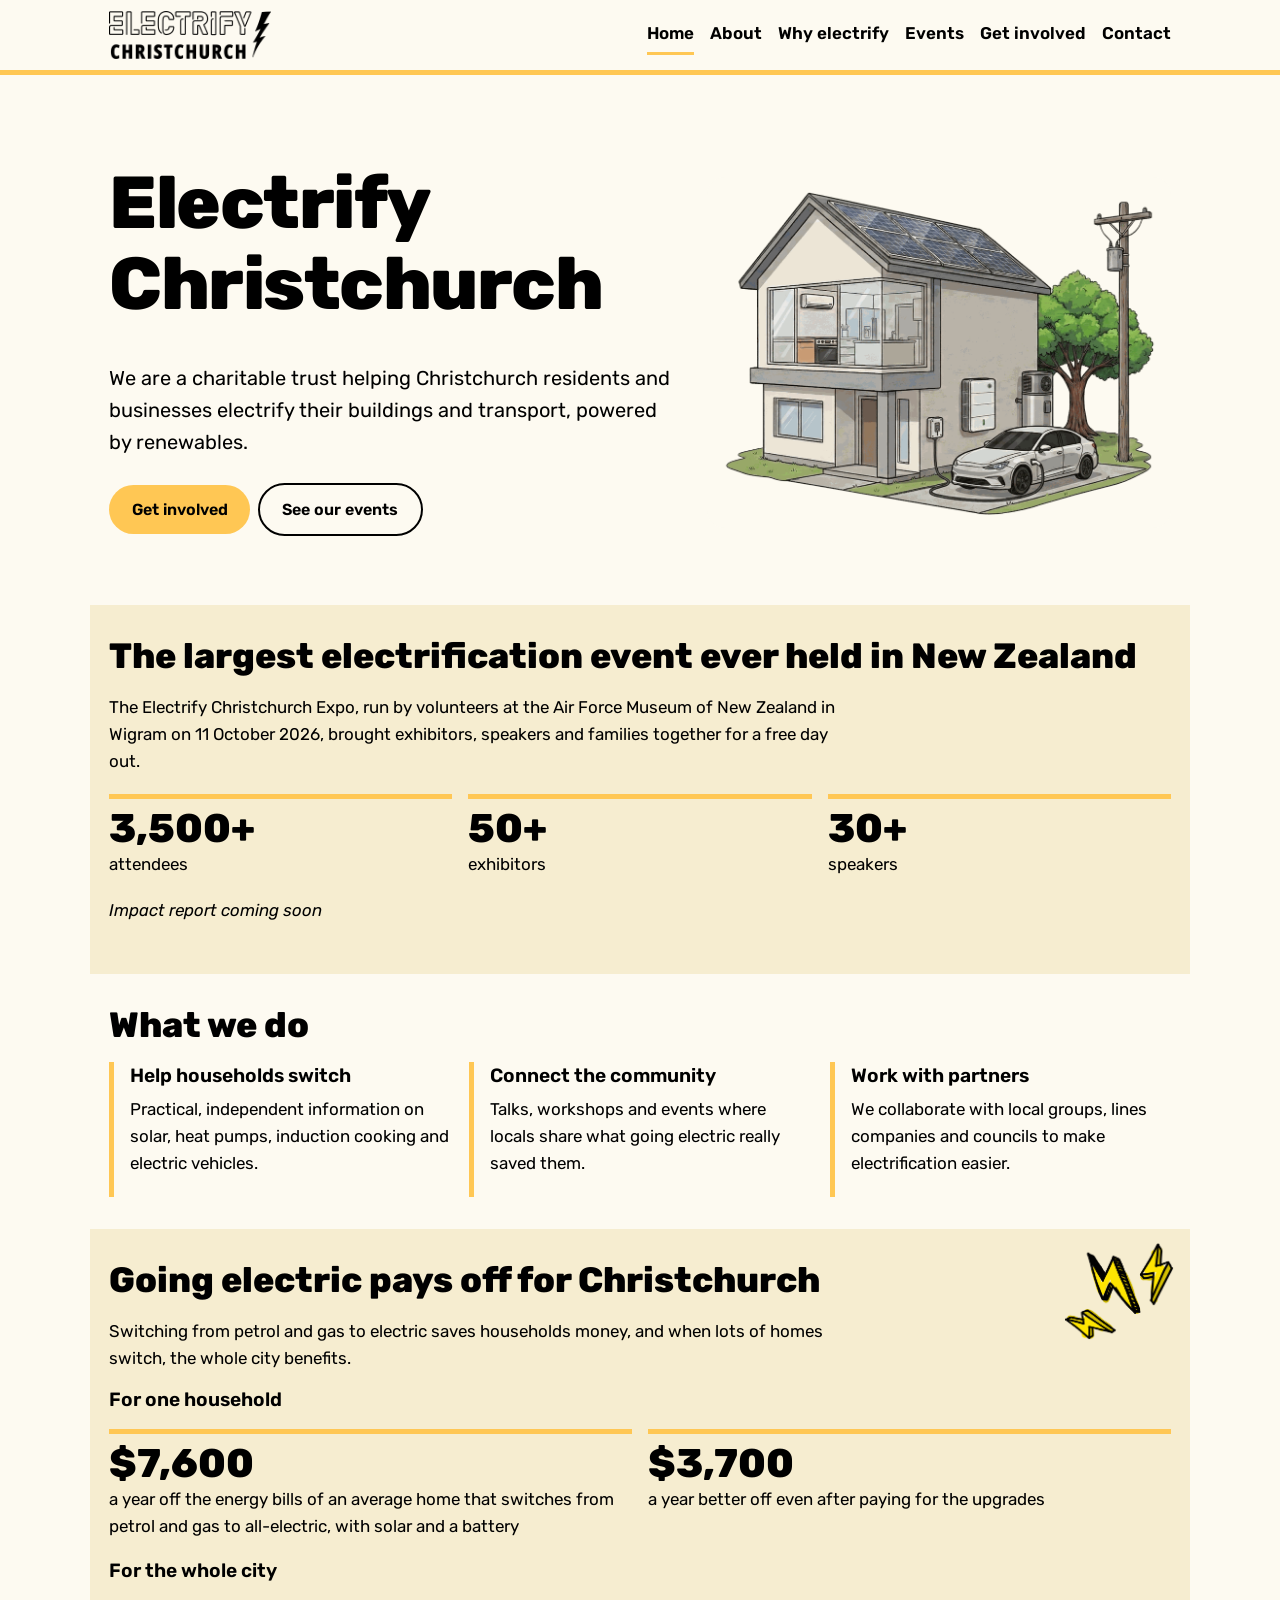
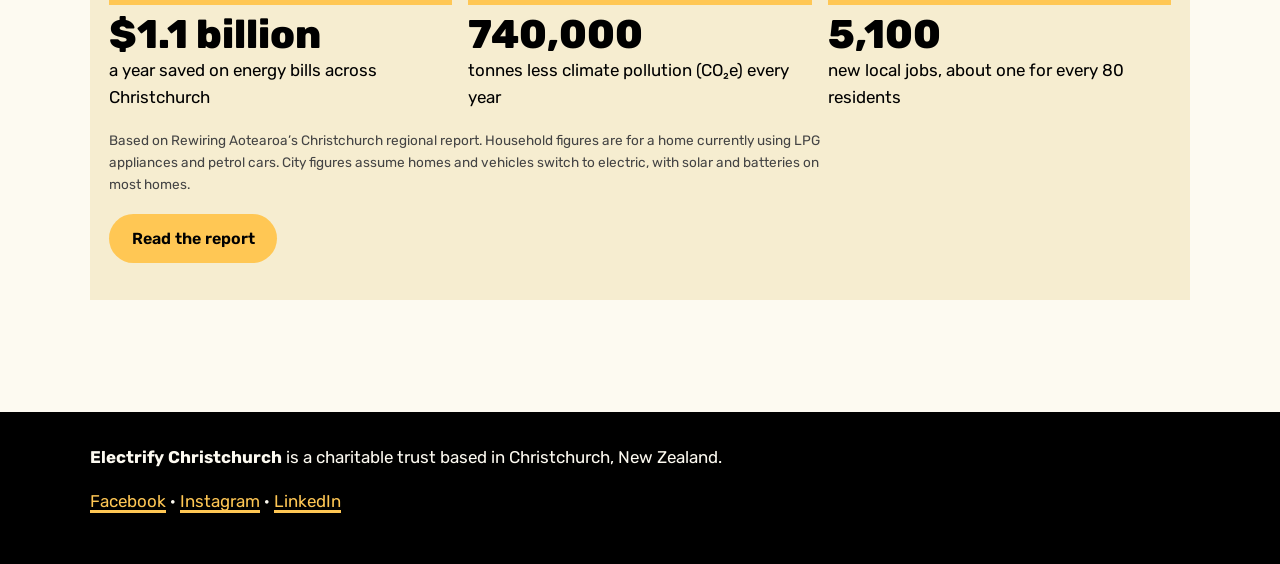
==== index.html @ 2504b072 "Add files via upload" ====
<!DOCTYPE html>
<html lang="en-NZ">
<head>
<meta charset="utf-8">
<meta name="viewport" content="width=device-width, initial-scale=1, viewport-fit=cover">
<meta name="color-scheme" content="light dark">
<title>Electrify Christchurch | Cleaner, cheaper, smarter energy for Christchurch</title>
<meta name="description" content="Electrify Christchurch is a charitable trust helping Christchurch residents and businesses electrify their buildings and transport, powered by renewables.">
<meta property="og:title" content="Electrify Christchurch | Cleaner, cheaper, smarter energy for Christchurch">
<meta property="og:description" content="Electrify Christchurch is a charitable trust helping Christchurch residents and businesses electrify their buildings and transport, powered by renewables.">
<meta property="og:type" content="website">
<meta property="og:locale" content="en_NZ">
<meta name="twitter:card" content="summary">
<link rel="icon" type="image/png" href="assets/images/favicon.png">
<link rel="preconnect" href="https://fonts.googleapis.com">
<link rel="preconnect" href="https://fonts.gstatic.com" crossorigin>
<link rel="stylesheet" href="https://fonts.googleapis.com/css2?family=Rubik:wght@400;500;700;800&display=swap">
<link rel="stylesheet" href="assets/css/styles.css">
</head>
<body>
<a class="skip" href="#main">Skip to content</a>
<header><div class="bar">
<a class="logo" href="index.html" aria-label="Electrify Christchurch home"><img src="assets/images/logo.png" alt="Electrify Christchurch" width="700" height="208"></a>
<nav aria-label="Main">
<a href="index.html" aria-current="page">Home</a><a href="about.html">About</a><a href="why-electrify.html">Why electrify</a><a href="events.html">Events</a><a href="get-involved.html">Get involved</a><a href="contact.html">Contact</a>
</nav></div></header>
<main id="main">
<div class="page">

<div class="hero"><div>
<h1><span style="font-size: clamp(2.4rem, 7vw, 4.6rem); letter-spacing: -0.02em;">Electrify Christchurch</span></h1>
<p>We are a charitable trust helping Christchurch residents and businesses electrify their buildings and transport, powered by renewables.</p>
<a class="btn" href="get-involved.html">Get involved</a><a class="btn alt" href="events.html">See our events</a>
</div><img src="assets/images/electric-home.png" width="900" height="669" class="pic" alt="Illustration of an all-electric home with rooftop solar, battery, heat pump and an EV charging"></div>
<div class="band">
<h2>The largest electrification event ever held in New Zealand</h2>
<p class="">The Electrify Christchurch Expo, run by volunteers at the Air Force Museum of New Zealand in Wigram on 11 October 2026, brought exhibitors, speakers and families together for a free day out.</p>
<div class="stats"><div><b>3,500+</b><span>attendees</span></div><div><b>50+</b><span>exhibitors</span></div><div><b>30+</b><span>speakers</span></div></div><p><i style="">Impact report coming soon</i></p>
</div>
<h2>What we do</h2>
<div class="grid">
<div class="box"><h3>Help households switch</h3><p>Practical, independent information on solar, heat pumps, induction cooking and electric vehicles.</p></div>
<div class="box"><h3>Connect the community</h3><p>Talks, workshops and events where locals share what going electric really saved them.</p></div>
<div class="box"><h3>Work with partners</h3><p>We collaborate with local groups, lines companies and councils to make electrification easier.</p></div>
</div>
<div class="band fresh"><img src="assets/images/bolts.png" width="900" height="809" loading="lazy" class="deco" alt="">
<h2>Going electric pays off for Christchurch</h2>
<p>Switching from petrol and gas to electric saves households money, and when lots of homes switch, the whole city benefits.</p>
<h3>For one household</h3>
<div class="stats"><div><b>$7,600</b><span>a year off the energy bills of an average home that switches from petrol and gas to all-electric, with solar and a battery</span></div><div><b>$3,700</b><span>a year better off even after paying for the upgrades</span></div></div>
<h3>For the whole city</h3>
<div class="stats"><div><b>$1.1 billion</b><span>a year saved on energy bills across Christchurch</span></div><div><b>740,000</b><span>tonnes less climate pollution (CO₂e) every year</span></div><div><b>5,100</b><span>new local jobs, about one for every 80 residents</span></div></div>
<p class="tiny">Based on Rewiring Aotearoa’s Christchurch regional report. Household figures are for a home currently using LPG appliances and petrol cars. City figures assume homes and vehicles switch to electric, with solar and batteries on most homes.</p>
<a class="btn" href="why-electrify.html">Read the report</a>
</div>

</div>
</main>
<footer><div class="in">

<p><strong>Electrify Christchurch</strong> is a charitable trust based in Christchurch, New Zealand.</p>
<p><a href="https://www.facebook.com/electrifychristchurch/">Facebook</a> · <a href="https://www.instagram.com/electrifychristchurch/">Instagram</a> · <a href="https://www.linkedin.com/company/electrifychristchurch">LinkedIn</a></p>

</div></footer>
</body>
</html>
---- assets/css/styles.css ----
:root{--ink:#000000;--bg:#FDFAF1;--tint:#F6EDD0;--green:#FFC754;--greenText:#000000;--sun:#FFC754;--muted:#444444;--line:#E4D6AA;--on-green:#000000;
box-sizing:border-box;padding-top:env(safe-area-inset-top,0px);padding-bottom:env(safe-area-inset-bottom,0px)}
@media (prefers-color-scheme:dark){:root:not([data-theme="light"]){--ink:#FDFAF1;--bg:#15120A;--tint:#2A2412;--green:#FFC754;--greenText:#FFC754;--muted:#CFC8B0;--line:#4D4222;--on-green:#000000}}
:root[data-theme="dark"]{--ink:#FDFAF1;--bg:#15120A;--tint:#2A2412;--green:#FFC754;--greenText:#FFC754;--muted:#CFC8B0;--line:#4D4222;--on-green:#000000}
*{box-sizing:border-box}
html{scroll-padding-top:env(safe-area-inset-top,0px)}
body{margin:0;background:var(--bg);color:var(--ink);font:400 1.06rem/1.6 Rubik,system-ui,sans-serif}
h1,h2,h3{font-family:Rubik,system-ui,sans-serif;line-height:1.1;margin:0 0 .5em}
h1{font-size:clamp(2.4rem,7vw,4.6rem);font-weight:800;letter-spacing:-.02em}
h2{font-size:clamp(1.6rem,3.5vw,2.2rem);font-weight:800}
h3{font-size:1.2rem;font-weight:600}
p{max-width:68ch;margin:0 0 1em}
a{color:var(--greenText);text-decoration-color:#FFC754;text-decoration-thickness:3px;text-underline-offset:3px}
nav a,.logo,.btn{text-decoration:none}
:focus-visible{outline:3px solid var(--sun);outline-offset:2px}
header{position:sticky;top:env(safe-area-inset-top,0px);z-index:20;background:var(--bg);border-bottom:5px solid var(--green)}
body::before{content:"";position:fixed;inset:0 0 auto;height:env(safe-area-inset-top,0px);background:var(--bg);z-index:30}
.bar{max-width:1100px;margin:auto;padding:.7rem 1.2rem;display:flex;flex-wrap:wrap;align-items:center;gap:.4rem 1.4rem}
.logo{font:700 1.25rem Rubik,system-ui,sans-serif;color:var(--ink);text-decoration:none;display:flex;align-items:center;gap:.5rem}
.logo img{height:3rem;width:auto;display:block}.stats{display:grid;gap:1rem;grid-template-columns:repeat(auto-fit,minmax(200px,1fr));margin:1.2rem 0}.stats div{border-top:5px solid var(--green);padding-top:.5rem}.stats b{display:block;font:800 clamp(1.8rem,3.2vw,2.5rem)/1.1 Rubik,system-ui,sans-serif;overflow-wrap:anywhere}@media (prefers-color-scheme:dark){:root:not([data-theme="light"]) .logo img{filter:invert(1)}}:root[data-theme="dark"] .logo img{filter:invert(1)}.bolt{width:1.5rem;height:1.5rem;background:var(--green);clip-path:polygon(60% 0,15% 55%,45% 55%,35% 100%,85% 40%,55% 40%)}
nav{display:flex;flex-wrap:wrap;gap:.2rem 1rem;margin-left:auto}
nav a{color:var(--ink);text-decoration:none;font-weight:600;padding:.3rem 0;border-bottom:3px solid transparent}
nav a[aria-current="page"]{border-color:var(--green)}
main{max-width:1100px;margin:auto;padding:0 1.2rem}
.page{padding:2.5rem 0 3rem}
.hero{padding:3rem 0 2rem}
.hero p{font-size:1.25rem}
.btn{display:inline-block;background:var(--green);color:var(--on-green);font-weight:600;text-decoration:none;padding:.75rem 1.4rem;border-radius:999px;margin:.3rem .5rem .3rem 0;border:0;font-size:1rem;cursor:pointer}
.btn.alt{background:transparent;color:var(--ink);border:2px solid var(--ink)}
.band{background:var(--tint);margin:2rem -1.2rem;padding:2rem 1.2rem}
.grid{display:grid;gap:1.2rem;grid-template-columns:repeat(auto-fit,minmax(240px,1fr))}
.box{border-left:5px solid var(--green);padding:.2rem 0 .2rem 1rem}
.event{display:flex;gap:1.2rem;flex-wrap:wrap;border:2px solid var(--line);border-radius:14px;padding:1.2rem;margin-bottom:1rem}
.date{background:var(--sun);color:#000;font:800 1rem Rubik,system-ui,sans-serif;padding:.7rem 1rem;border-radius:10px;text-align:center;min-width:6.5rem;align-self:flex-start}
.note{background:var(--tint);border-left:5px solid var(--sun);padding:.8rem 1rem;font-size:.95rem;max-width:68ch}
label{display:block;font-weight:600;margin:.8rem 0 .2rem}
input,textarea{width:100%;max-width:520px;padding:.7rem;border:2px solid var(--line);border-radius:8px;font:inherit;background:var(--bg);color:var(--ink)}
.hero{display:grid;grid-template-columns:1.1fr .9fr;gap:2rem;align-items:center}
@media (max-width:760px){.hero{grid-template-columns:1fr}}
.pic{display:block;background:#FDFAF1;border-radius:18px;padding:.8rem;width:100%;height:auto}
.pair{display:grid;gap:1rem;grid-template-columns:repeat(auto-fit,minmax(240px,1fr));margin:1rem 0 1.5rem}
.pair .pic{height:220px;object-fit:contain}
.cards{display:grid;gap:1.2rem;grid-template-columns:repeat(auto-fit,minmax(290px,1fr));margin:1.2rem 0}
.card{border:2px dashed var(--green);border-radius:16px;padding:1rem;display:flex;flex-direction:column}
.card .pic{height:170px;object-fit:contain;margin-bottom:.8rem}
.card .pic.two{display:none}
.big{font:800 2rem/1.1 Rubik,sans-serif;margin:.2rem 0 0}
.big.red{color:#C0392B}
.sub{font-weight:500;margin:0 0 .6rem}
.bars{margin:1rem 0}
.bar2{display:flex;align-items:center;gap:.8rem;margin:.5rem 0}
.bar2 span{flex:0 0 9.5rem;font-weight:500}
.bar2 i{display:block;height:2.2rem;border-radius:6px;background:#E0675F;color:#fff;font:700 .95rem/2.2rem Rubik,sans-serif;padding-left:.6rem;white-space:nowrap}
.bar2 i.g{background:#4C9A5F}
.bar2 i.y{background:#FFC754;color:#000}
.tiny{font-size:.85rem;color:var(--muted);max-width:80ch}
.story{background:var(--bg);border-radius:12px;padding:.8rem 1rem;margin:.5rem 0;color:var(--ink)}
.yb{background:#FFC754;color:#000;border-radius:16px;padding:1.2rem;margin:1.5rem 0}
.yb .story{background:#FFF;color:#000}
.story{position:relative}.story strong,.story span{display:block}
.story .cta{display:block;font-weight:600;margin-top:.3rem;color:#000;text-decoration:underline;text-decoration-color:#FFC754;text-decoration-thickness:3px;text-underline-offset:3px}
.story .cta::after{content:"";position:absolute;inset:0}
.story .cta:not([href]){display:none}
.story:has(a[href]):hover{outline:3px solid #000}
.yb a{color:#000}
.band,.yb{position:relative}.deco{position:absolute;right:1rem;top:.8rem;width:110px;height:auto;pointer-events:none}@media (max-width:700px){.deco{width:64px}header{position:static}}
#get-involved .grid>.box{display:flex;flex-direction:column;align-items:flex-start}#get-involved .grid>.box>.btn{margin-top:auto}
.box .hand{width:auto;max-width:100%;height:150px;object-fit:contain;padding:.4rem;margin-bottom:.6rem}
.duo{display:flex;gap:.5rem;margin-bottom:.8rem}.duo .pic{flex:1;min-width:0;height:170px;object-fit:contain;margin:0}
#why-electrify p,#why-electrify .tiny{max-width:none}
.cards.two{grid-template-columns:repeat(auto-fit,minmax(min(100%,420px),1fr))}
.callout{display:flex;gap:1.4rem;align-items:center;background:var(--tint);border-left:8px solid var(--green);border-radius:6px 16px 16px 6px;padding:1.2rem 1.4rem;margin:1.5rem 0}
.callout .pic{width:150px;height:auto;flex:none}
.callout h3{margin-bottom:.2rem}.callout p{margin:0 0 .5rem}.callout .big{font-size:2.4rem}
@media (max-width:700px){.callout{flex-direction:column;align-items:flex-start}.callout .pic{width:110px}}
footer{background:#000;color:#FDFAF1;margin-top:2rem;padding:2rem 1.2rem}
footer .in{max-width:1100px;margin:auto}
footer a{color:#FFC754}
@media (prefers-reduced-motion:no-preference){.page{animation:in .35s ease-out}@keyframes in{from{opacity:0}to{opacity:1}}}

.skip{position:absolute;left:-999px;top:0;background:#000;color:#fff;padding:.6rem 1rem;z-index:100}.skip:focus{left:0}
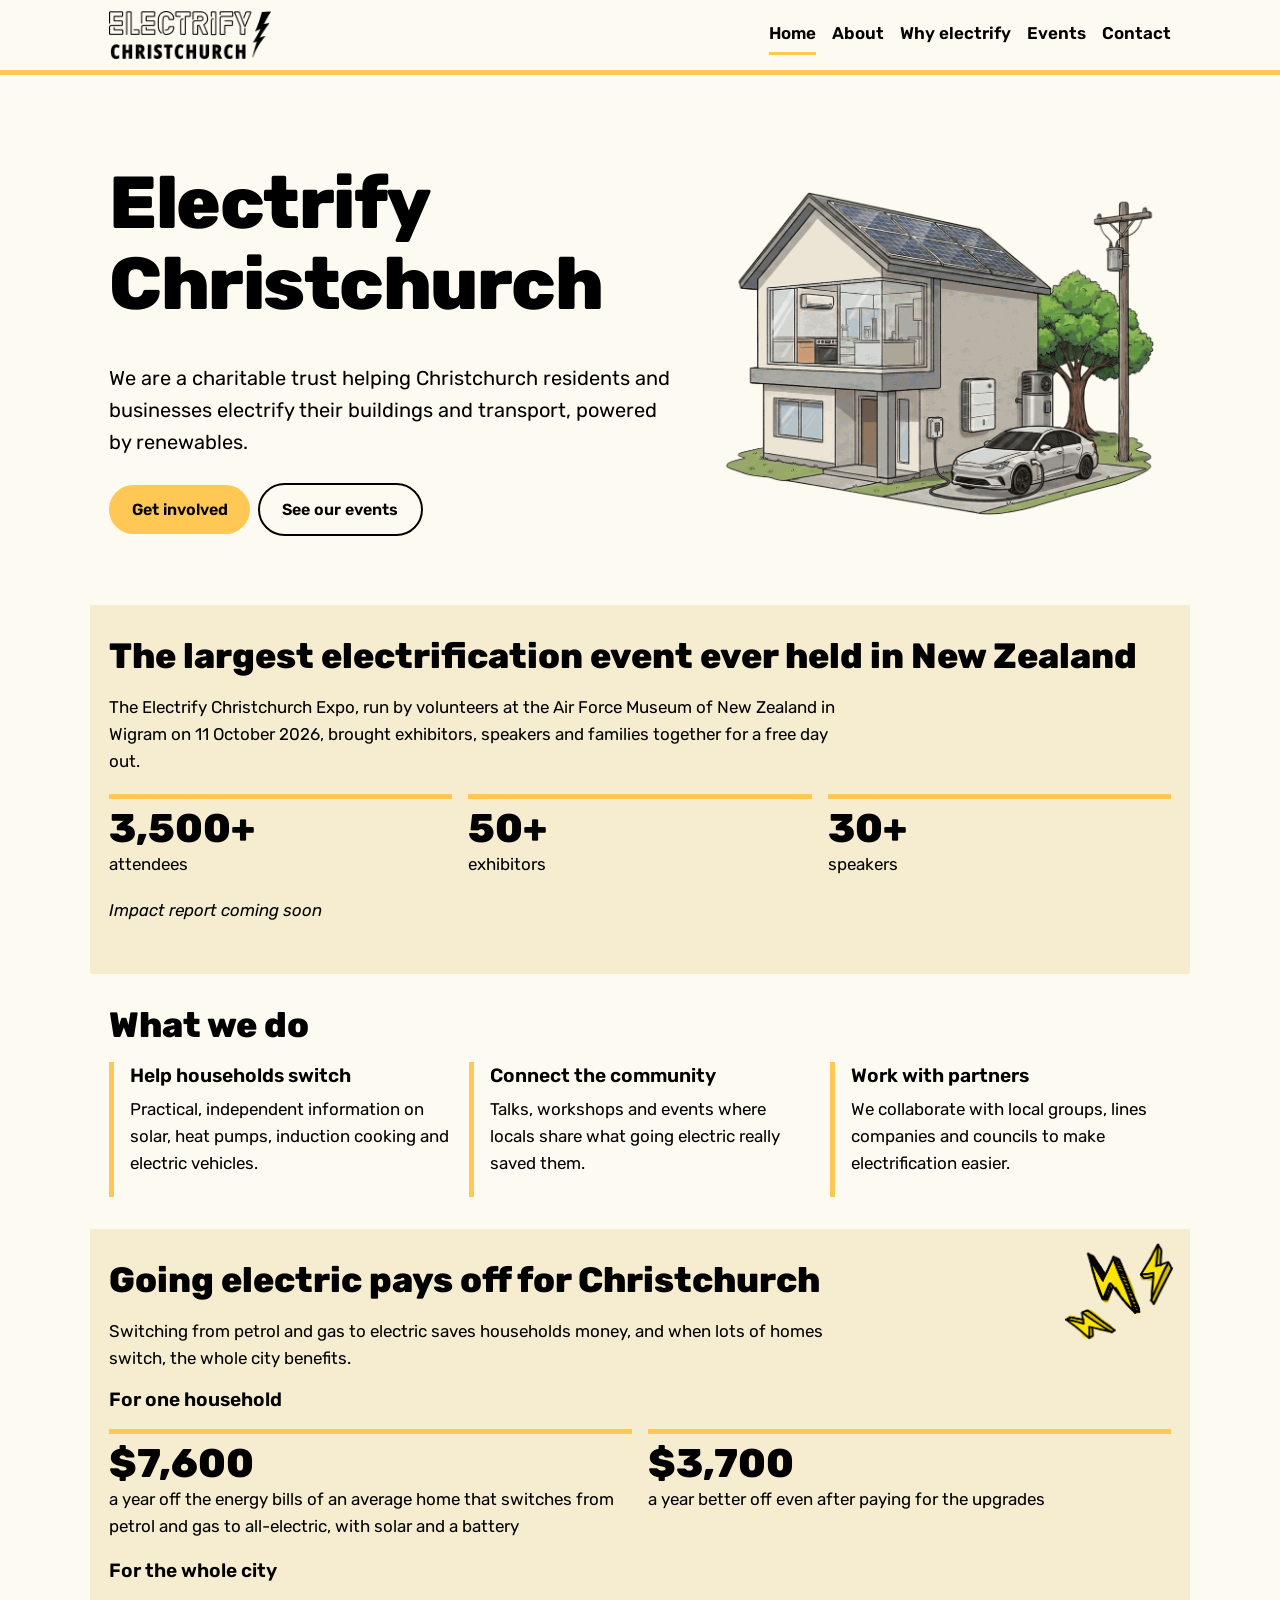
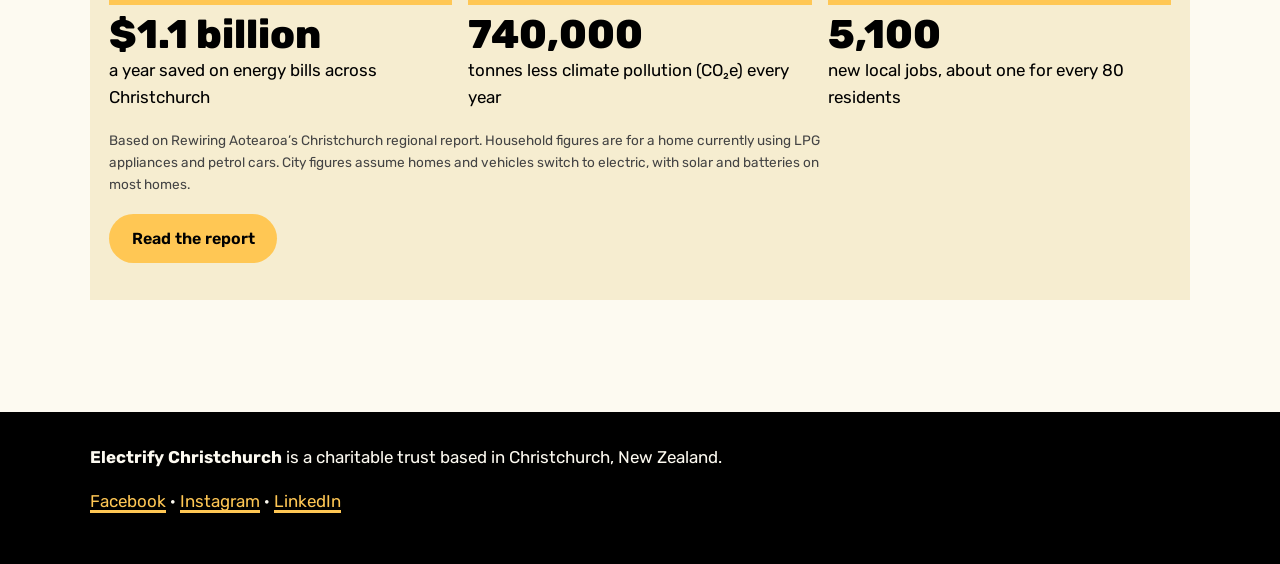
==== commit 347b47df: "Update navigation links in index.html Removed 'Get involved' link from navigation." ====
--- a/index.html
+++ b/index.html
@@ -22,7 +22,7 @@
 <header><div class="bar">
 <a class="logo" href="index.html" aria-label="Electrify Christchurch home"><img src="assets/images/logo.png" alt="Electrify Christchurch" width="700" height="208"></a>
 <nav aria-label="Main">
-<a href="index.html" aria-current="page">Home</a><a href="about.html">About</a><a href="why-electrify.html">Why electrify</a><a href="events.html">Events</a><a href="get-involved.html">Get involved</a><a href="contact.html">Contact</a>
+<a href="index.html" aria-current="page">Home</a><a href="about.html">About</a><a href="why-electrify.html">Why electrify</a><a href="events.html">Events</a><a href="contact.html">Contact</a>
 </nav></div></header>
 <main id="main">
 <div class="page">
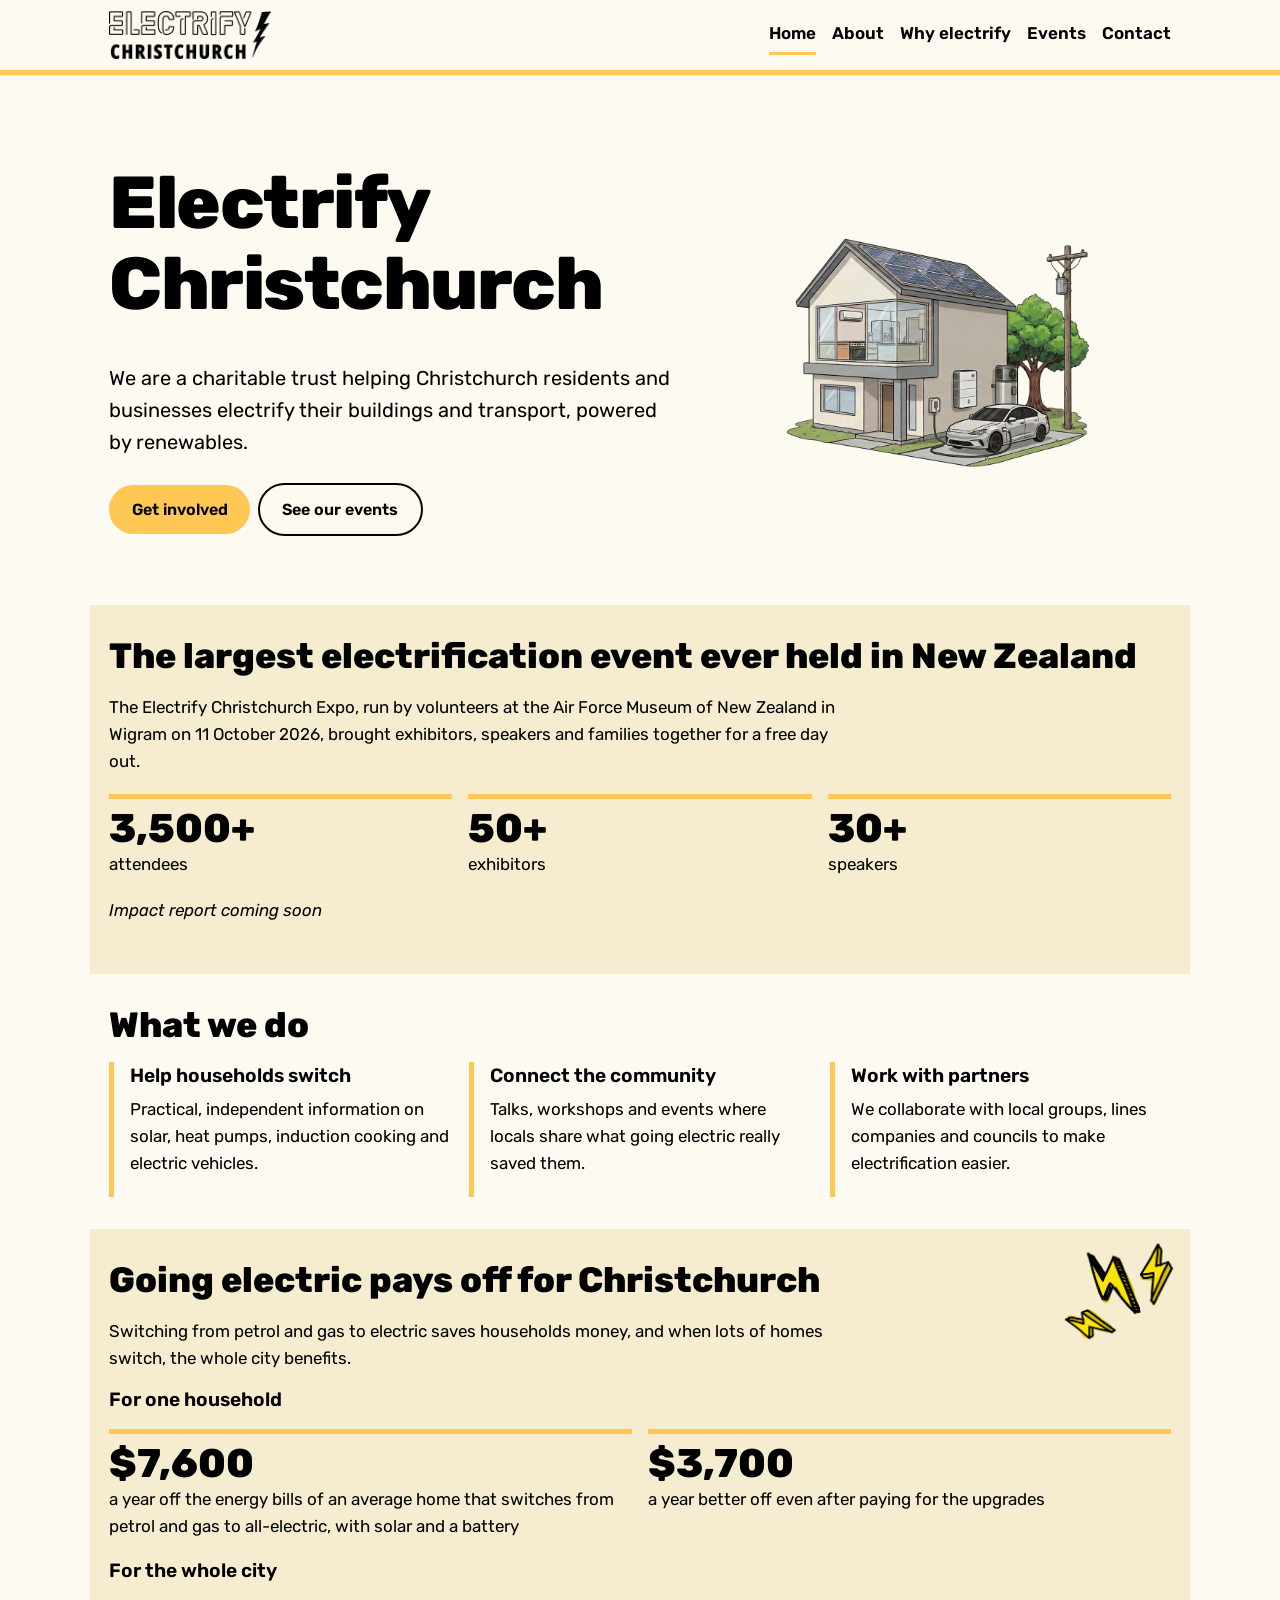
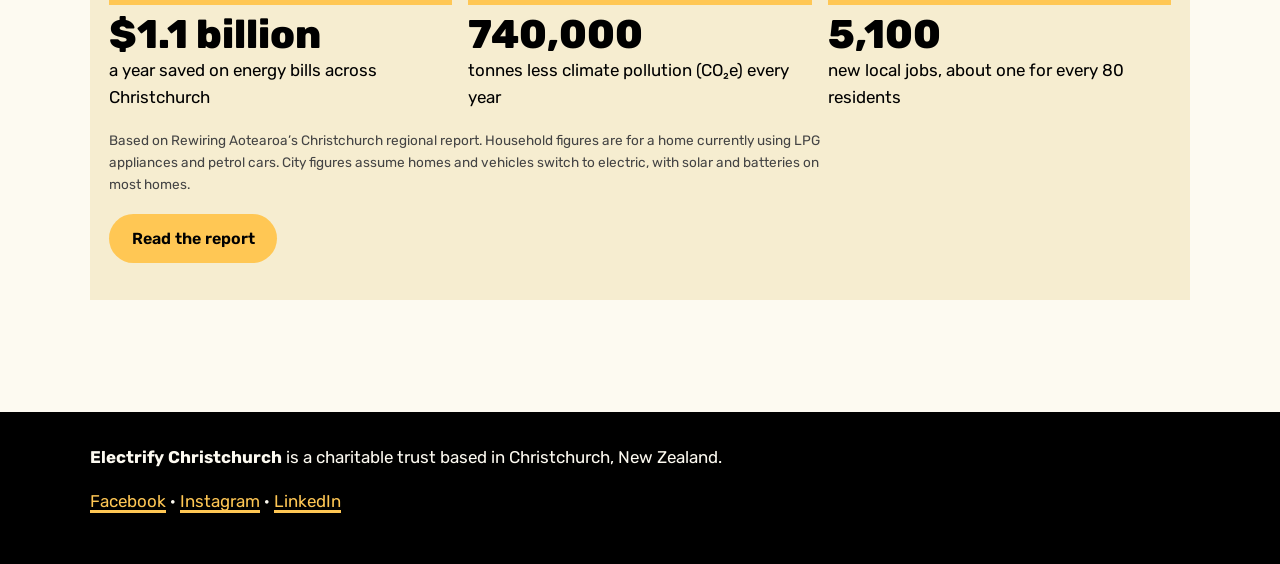
==== commit 71c47344: "Add Open Graph meta tags to index.html Added Open Graph meta tags for improved sharing." ====
--- a/index.html
+++ b/index.html
@@ -8,7 +8,11 @@
 <meta name="description" content="Electrify Christchurch is a charitable trust helping Christchurch residents and businesses electrify their buildings and transport, powered by renewables.">
 <meta property="og:title" content="Electrify Christchurch | Cleaner, cheaper, smarter energy for Christchurch">
 <meta property="og:description" content="Electrify Christchurch is a charitable trust helping Christchurch residents and businesses electrify their buildings and transport, powered by renewables.">
+<meta property="og:image" content="https://electrifychristchurch.nz/assets/images/electric-home.png">
+<meta property="og:image:width" content="1200">
+<meta property="og:image:height" content="630">
 <meta property="og:type" content="website">
+<meta property="og:url" content="https://electrifychristchurch.nz/">
 <meta property="og:locale" content="en_NZ">
 <meta name="twitter:card" content="summary">
 <link rel="icon" type="image/png" href="assets/images/favicon.png">
@@ -30,7 +34,7 @@
 <div class="hero"><div>
 <h1><span style="font-size: clamp(2.4rem, 7vw, 4.6rem); letter-spacing: -0.02em;">Electrify Christchurch</span></h1>
 <p>We are a charitable trust helping Christchurch residents and businesses electrify their buildings and transport, powered by renewables.</p>
-<a class="btn" href="get-involved.html">Get involved</a><a class="btn alt" href="events.html">See our events</a>
+<a class="btn" href="contact.html">Get involved</a><a class="btn alt" href="events.html">See our events</a>
 </div><img src="assets/images/electric-home.png" width="900" height="669" class="pic" alt="Illustration of an all-electric home with rooftop solar, battery, heat pump and an EV charging"></div>
 <div class="band">
 <h2>The largest electrification event ever held in New Zealand</h2>
